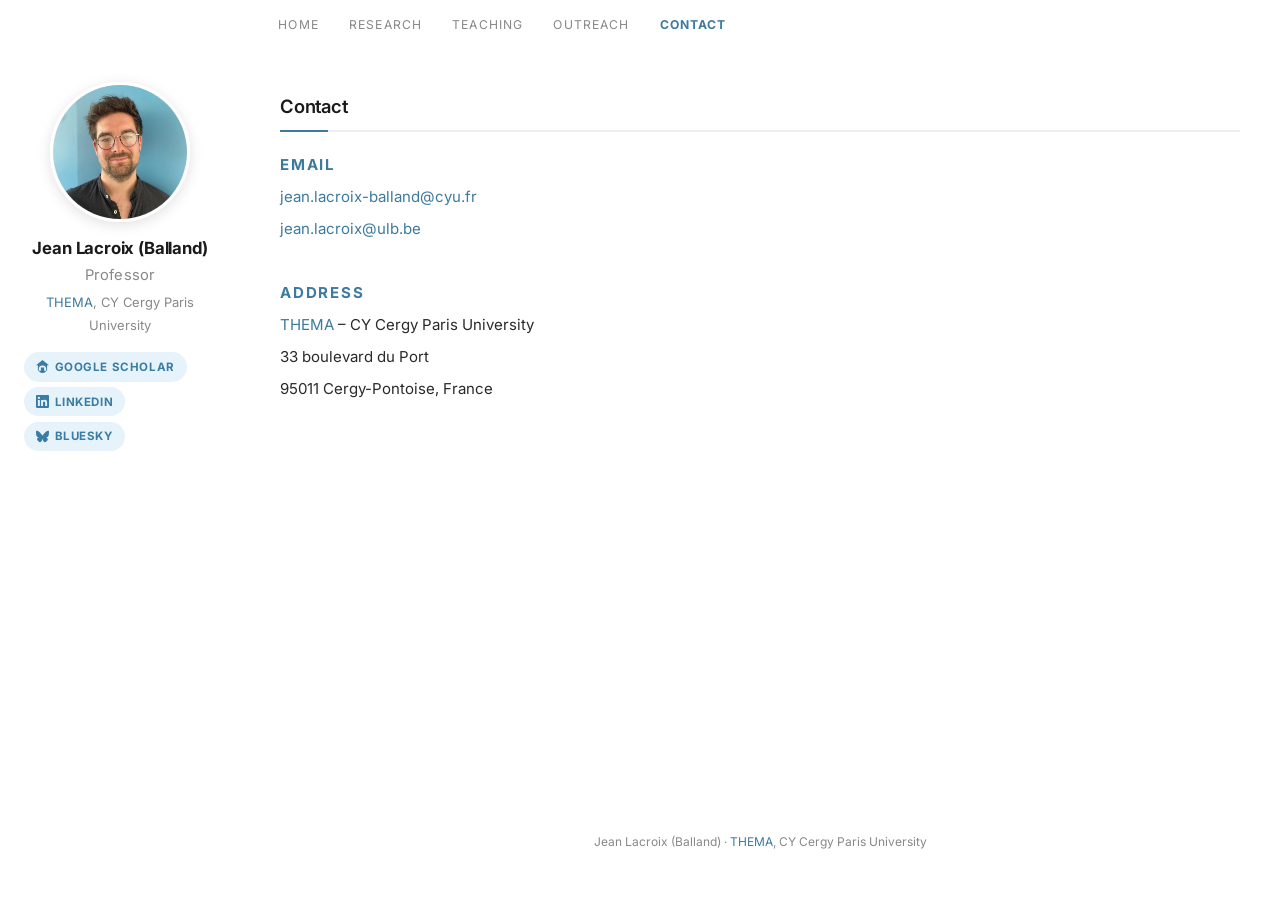
==== contact.html @ 4d99881b "Mobile nav, light-blue links, grey palette, UI polish - Mobile: nav links hidden on small screens, m" ====
<!DOCTYPE html>
<html lang="en">
<head>
  <meta charset="UTF-8">
  <meta name="viewport" content="width=device-width, initial-scale=1.0">
  <title>Contact – Jean Lacroix (Balland)</title>
  <link rel="stylesheet" href="css/style.css">
</head>
<body>

<nav>
  <button class="hamburger" id="hamburger" aria-label="Toggle sidebar"><span></span><span></span><span></span></button>
  <div class="nav-links">
    <a href="index.html">Home</a>
    <a href="research.html">Research</a>
    <a href="teaching.html">Teaching</a>
    <a href="outreach.html">Outreach</a>
    <a href="contact.html" class="active">Contact</a>
  </div>
</nav>
<div class="overlay" id="overlay"></div>

<aside class="sidebar" id="sidebar">
  <img src="short.jpg" alt="Jean Lacroix (Balland)" class="sidebar-photo">
  <h1 class="sidebar-name">Jean Lacroix (Balland)</h1>
  <p class="sidebar-title">Professor</p>
  <p class="sidebar-affil"><a href="https://thema-cergy.eu/about/" target="_blank">THEMA</a>, CY Cergy Paris University</p>
  <div class="social-links">
    <a href="https://scholar.google.be/citations?user=vADrmfYAAAAJ&hl=fr&inst=12836345755951684912&oi=sra" target="_blank">
      <svg viewBox="0 0 24 24" fill="currentColor" width="13" height="13"><path d="M12 24a7 7 0 1 1 0-14 7 7 0 0 1 0 14zm0-24L0 9.5h3.5V20H9v-6h6v6h5.5V9.5H24z"/></svg>Google Scholar
    </a>
    <a href="https://www.linkedin.com/in/jean-lacroix-35007991/" target="_blank">
      <svg viewBox="0 0 24 24" fill="currentColor" width="13" height="13"><path d="M20.447 20.452h-3.554v-5.569c0-1.328-.027-3.037-1.852-3.037-1.853 0-2.136 1.445-2.136 2.939v5.667H9.351V9h3.414v1.561h.046c.477-.9 1.637-1.85 3.37-1.85 3.601 0 4.267 2.37 4.267 5.455v6.286zM5.337 7.433a2.062 2.062 0 0 1-2.063-2.065 2.064 2.064 0 1 1 2.063 2.065zm1.782 13.019H3.555V9h3.564v11.452zM22.225 0H1.771C.792 0 0 .774 0 1.729v20.542C0 23.227.792 24 1.771 24h20.451C23.2 24 24 23.227 24 22.271V1.729C24 .774 23.2 0 22.222 0h.003z"/></svg>LinkedIn
    </a>
    <a href="https://bsky.app/profile/jeanlacroix.bsky.social" target="_blank">
      <svg viewBox="0 0 24 24" fill="currentColor" width="13" height="13"><path d="M12 10.8c-1.087-2.114-4.046-6.053-6.798-7.995C2.566.944 1.561 1.266.902 1.565.139 1.908 0 3.08 0 3.768c0 .69.378 5.65.624 6.479.815 2.736 3.713 3.66 6.383 3.364.136-.02.275-.039.415-.056-.138.022-.276.04-.415.056-3.912.58-7.387 2.005-2.83 7.078 5.013 5.19 6.87-1.113 7.823-4.308.953 3.195 2.05 9.271 7.733 4.308 4.267-4.308 1.172-6.498-2.74-7.078a8.741 8.741 0 0 1-.415-.056c.14.017.279.036.415.056 2.67.297 5.568-.628 6.383-3.364.246-.828.624-5.79.624-6.478 0-.69-.139-1.861-.902-2.204-.659-.299-1.664-.62-4.3 1.24C16.046 4.748 13.087 8.687 12 10.8z"/></svg>Bluesky
    </a>
  </div>
  <nav class="sidebar-mobile-nav">
    <a href="index.html">Home</a>
    <a href="research.html">Research</a>
    <a href="teaching.html">Teaching</a>
    <a href="outreach.html">Outreach</a>
    <a href="contact.html" class="active">Contact</a>
  </nav>
</aside>

<main class="main-content">
  <h2>Contact</h2>

  <div class="contact-block">
    <p class="contact-label">Email</p>
    <p><a href="mailto:jean.lacroix-balland@cyu.fr">jean.lacroix-balland@cyu.fr</a></p>
    <p><a href="mailto:jean.lacroix@ulb.be">jean.lacroix@ulb.be</a></p>
  </div>

  <div class="contact-block">
    <p class="contact-label">Address</p>
    <p><a href="https://thema-cergy.eu/about/" target="_blank">THEMA</a> – CY Cergy Paris University</p>
    <p>33 boulevard du Port</p>
    <p>95011 Cergy-Pontoise, France</p>
  </div>

  <footer>Jean Lacroix (Balland) · <a href="https://thema-cergy.eu/about/" target="_blank">THEMA</a>, CY Cergy Paris University</footer>
</main>

<script>
  const hamburger = document.getElementById('hamburger');
  const sidebar   = document.getElementById('sidebar');
  const overlay   = document.getElementById('overlay');
  function toggleMenu() {
    hamburger.classList.toggle('open');
    sidebar.classList.toggle('open');
    overlay.classList.toggle('open');
  }
  hamburger.addEventListener('click', toggleMenu);
  overlay.addEventListener('click', toggleMenu);
</script>
</body>
</html>
---- css/style.css ----
@import url('https://fonts.googleapis.com/css2?family=Inter:wght@300;400;500;600;700&display=swap');

:root {
  --primary:    #1a1a1a;
  --accent:     #aaaaaa;
  --accent-dk:  #3d7a9e;
  --accent-lt:  #efefef;
  --light-bg:   #f5f5f5;
  --border:     #e0e0e0;
  --text:       #2a2a2a;
  --muted:      #888888;
  --page-bg:    #ffffff;
  --sidebar-w:  240px;
  --nav-h:      50px;
}

* { box-sizing: border-box; margin: 0; padding: 0; }

body {
  font-family: 'Inter', 'Helvetica Neue', sans-serif;
  font-weight: 400;
  color: var(--text);
  line-height: 1.75;
  background: var(--page-bg);
}

/* ─── TOP NAV ────────────────────────────────────────────── */
nav {
  position: fixed;
  top: 0; left: 0; right: 0;
  height: var(--nav-h);
  z-index: 200;
  background: #fff;
  display: flex;
  align-items: center;
  padding: 0 2rem 0 calc(var(--sidebar-w) + 1.5rem);
}

.nav-links { display: flex; gap: 0.1rem; }

nav a {
  display: block;
  padding: 0.45rem 0.9rem;
  color: var(--muted);
  text-decoration: none;
  font-size: 0.76rem;
  font-weight: 400;
  letter-spacing: 0.09em;
  text-transform: uppercase;
  border-radius: 4px;
  transition: color 0.15s;
}

nav a:hover { color: var(--primary); }

nav a.active {
  color: var(--accent-dk);
  font-weight: 700;
}

/* ─── HAMBURGER (mobile only) ────────────────────────────── */
.hamburger {
  display: none;
  flex-direction: column;
  justify-content: center;
  gap: 5px;
  background: none;
  border: none;
  cursor: pointer;
  padding: 0.6rem;
  margin-right: 0.5rem;
  flex-shrink: 0;
  min-width: 44px;
  min-height: 44px;
  align-items: center;
}

.hamburger span {
  display: block;
  width: 20px;
  height: 2px;
  background: var(--primary);
  border-radius: 2px;
  transition: transform 0.25s, opacity 0.25s;
}

.hamburger.open span:nth-child(1) { transform: translateY(7px) rotate(45deg); }
.hamburger.open span:nth-child(2) { opacity: 0; }
.hamburger.open span:nth-child(3) { transform: translateY(-7px) rotate(-45deg); }

/* ─── SIDEBAR ────────────────────────────────────────────── */
.sidebar {
  width: var(--sidebar-w);
  position: fixed;
  top: var(--nav-h);
  left: 0;
  height: calc(100vh - var(--nav-h));
  overflow-y: auto;
  background: #fff;
  padding: 2rem 1.5rem;
  display: flex;
  flex-direction: column;
  z-index: 100;
}

.sidebar-photo {
  width: 140px;
  height: 140px;
  object-fit: cover;
  border-radius: 50%;
  border: 3px solid #fff;
  box-shadow: 0 3px 14px rgba(0,0,0,0.12);
  margin: 0 auto 1rem;
  display: block;
}

.sidebar-name {
  font-family: 'Inter', sans-serif;
  font-size: 1.05rem;
  font-weight: 700;
  color: var(--primary);
  text-align: center;
  line-height: 1.25;
  margin-bottom: 0.25rem;
  letter-spacing: -0.01em;
}

.sidebar-title {
  font-size: 0.92rem;
  color: var(--muted);
  font-weight: 400;
  text-align: center;
  margin-bottom: 0.15rem;
  letter-spacing: 0.01em;
}

.sidebar-affil {
  font-size: 0.81rem;
  color: var(--muted);
  text-align: center;
  margin-bottom: 1rem;
}

.sidebar-affil a { color: var(--accent-dk); text-decoration: none; }
.sidebar-affil a:hover { text-decoration: underline; }

/* ─── SOCIAL LINKS ───────────────────────────────────────── */
.social-links {
  display: flex;
  flex-direction: column;
  gap: 0.35rem;
  align-items: flex-start;
  margin-bottom: 1rem;
}

.social-links a {
  display: inline-flex;
  align-items: center;
  gap: 0.35rem;
  font-size: 0.72rem;
  font-weight: 700;
  letter-spacing: 0.05em;
  text-transform: uppercase;
  color: #3a7ca5;
  text-decoration: none;
  background: #e6f3fa;
  border-radius: 20px;
  padding: 0.28rem 0.75rem;
  transition: background 0.15s, color 0.15s;
}

.social-links a:hover {
  background: #cce4f4;
  color: #1f5f84;
}

/* ─── SIDEBAR MOBILE NAV (hidden on desktop) ─────────────── */
.sidebar-mobile-nav { display: none; }

/* ─── SIDEBAR CV ─────────────────────────────────────────── */
.sidebar-cv {
  font-size: 0.81rem;
  text-align: center;
  margin-top: 0.75rem;
  padding-top: 0.85rem;
  border-top: 1px solid var(--border);
}

.sidebar-cv a { color: var(--accent-dk); text-decoration: none; font-weight: 700; }
.sidebar-cv a:hover { text-decoration: underline; }

/* ─── OVERLAY (mobile) ───────────────────────────────────── */
.overlay {
  display: none;
  position: fixed;
  inset: 0;
  background: rgba(0,0,0,0.3);
  z-index: 90;
}

.overlay.open { display: block; }

/* ─── MAIN CONTENT ───────────────────────────────────────── */
.main-content {
  margin-left: var(--sidebar-w);
  padding: calc(var(--nav-h) + 2.5rem) 2.5rem 3rem;
  min-height: 100vh;
  display: flex;
  flex-direction: column;
  max-width: calc(860px + var(--sidebar-w));
}

/* ─── HEADINGS ───────────────────────────────────────────── */
h2 {
  font-family: 'Inter', sans-serif;
  font-size: 1.15rem;
  font-weight: 600;
  letter-spacing: -0.01em;
  color: var(--primary);
  margin-top: 2.5rem;
  margin-bottom: 1.25rem;
  padding-bottom: 0.5rem;
  border-bottom: 2px solid var(--accent-lt);
  position: relative;
}

h2::after {
  content: '';
  position: absolute;
  bottom: -2px;
  left: 0;
  width: 3rem;
  height: 2px;
  background: var(--accent-dk);
}

h2:first-child { margin-top: 0; }

h3 {
  font-size: 0.97rem;
  font-weight: 700;
  color: var(--primary);
  margin-bottom: 0.2rem;
}

/* ─── SUBNAV ─────────────────────────────────────────────── */
.subnav {
  display: flex;
  gap: 0.5rem;
  margin-bottom: 0.5rem;
  padding-bottom: 1.25rem;
  border-bottom: 1px solid var(--border);
}

.subnav a {
  font-size: 0.76rem;
  font-weight: 700;
  letter-spacing: 0.07em;
  text-transform: uppercase;
  text-decoration: none;
  padding: 0.3rem 0.9rem;
  border-radius: 20px;
  border: 1px solid var(--border);
  color: var(--muted);
  transition: background 0.15s, color 0.15s, border-color 0.15s;
}

.subnav a:hover { color: var(--primary); border-color: var(--accent); }

.subnav-active {
  background: var(--accent-dk) !important;
  color: #fff !important;
  border-color: var(--accent-dk) !important;
}

/* ─── PAPERS ─────────────────────────────────────────────── */
.paper {
  margin-bottom: 0.75rem;
  padding: 1rem 1rem 1rem 1.2rem;
  border-left: 3px solid var(--accent-lt);
  border-radius: 0 5px 5px 0;
  background: #fff;
  box-shadow: 0 1px 3px rgba(0,0,0,0.04);
  transition: background 0.18s, border-color 0.18s, box-shadow 0.18s;
}

.paper:hover {
  background: var(--accent-lt);
  border-left-color: var(--accent-dk);
  box-shadow: 0 3px 10px rgba(0,0,0,0.07);
}

.paper-title {
  font-size: 0.97rem;
  font-weight: 700;
  color: var(--primary);
  line-height: 1.4;
  margin-bottom: 0.2rem;
}

.paper-meta {
  font-size: 0.85rem;
  color: var(--muted);
  margin-bottom: 0.5rem;
  line-height: 1.5;
}

.paper-meta .journal { font-style: italic; }

.abstract-toggle {
  background: none;
  border: 1px solid var(--border);
  border-radius: 20px;
  color: var(--muted);
  font-size: 0.74rem;
  font-family: 'Inter', sans-serif;
  letter-spacing: 0.06em;
  text-transform: uppercase;
  cursor: pointer;
  padding: 0.3rem 0.9rem;
  min-height: 36px;
  transition: border-color 0.15s, color 0.15s, background 0.15s;
}

.abstract-toggle:hover {
  background: var(--accent-lt);
  border-color: var(--accent-dk);
  color: var(--accent-dk);
}

.abstract-text {
  display: none;
  margin-top: 0.65rem;
  font-size: 0.88rem;
  color: #444;
  line-height: 1.75;
  text-align: justify;
  background: var(--light-bg);
  border-left: 3px solid var(--accent);
  padding: 0.8rem 1.1rem;
  border-radius: 0 4px 4px 0;
}

.paper-links {
  margin-top: 0.65rem;
  display: flex;
  flex-wrap: wrap;
  gap: 0.45rem;
}

.paper-links a {
  font-size: 0.73rem;
  font-weight: 700;
  letter-spacing: 0.07em;
  text-transform: uppercase;
  color: var(--accent-dk);
  text-decoration: none;
  border: 1px solid var(--accent);
  border-radius: 20px;
  padding: 0.25rem 0.75rem;
  min-height: 36px;
  display: inline-flex;
  align-items: center;
  transition: background 0.15s, color 0.15s, border-color 0.15s;
}

.paper-links a:hover {
  background: var(--accent-dk);
  color: #fff;
  border-color: var(--accent-dk);
}

/* ─── MEDIA LIST ─────────────────────────────────────────── */
.media-list { list-style: none; padding: 0; }

.media-list li {
  padding: 0.65rem 0.75rem;
  margin-bottom: 0.4rem;
  border-left: 3px solid var(--accent-lt);
  border-radius: 0 4px 4px 0;
  background: #fff;
  font-size: 0.91rem;
  line-height: 1.6;
  box-shadow: 0 1px 3px rgba(0,0,0,0.04);
  transition: border-color 0.15s, background 0.15s;
}

.media-list li:hover {
  border-left-color: var(--accent-dk);
  background: var(--accent-lt);
}

.media-list a { color: var(--accent-dk); text-decoration: none; }
.media-list a:hover { text-decoration: underline; }

.section-label {
  font-size: 0.72rem;
  font-weight: 700;
  letter-spacing: 0.12em;
  text-transform: uppercase;
  color: var(--accent-dk);
  margin-top: 1.75rem;
  margin-bottom: 0.6rem;
}

.section-label:first-of-type { margin-top: 0; }

/* ─── TEACHING ───────────────────────────────────────────── */
.institution { margin-bottom: 2.25rem; overflow-x: auto; }

.institution h3 {
  font-family: 'Inter', sans-serif;
  font-size: 0.95rem;
  font-weight: 600;
  color: var(--primary);
  margin-bottom: 0.75rem;
  padding-bottom: 0.35rem;
  border-bottom: 1px solid var(--border);
}

.course-table { width: 100%; border-collapse: collapse; font-size: 0.87rem; min-width: 480px; }

.course-table th {
  background: var(--accent-dk);
  color: rgba(255,255,255,0.92);
  padding: 0.5rem 0.85rem;
  text-align: left;
  font-size: 0.73rem;
  font-weight: 700;
  letter-spacing: 0.08em;
  text-transform: uppercase;
}

.course-table td {
  padding: 0.5rem 0.85rem;
  border-bottom: 1px solid var(--border);
  color: var(--text);
}

.course-table tr:last-child td { border-bottom: none; }
.course-table tr:nth-child(even) td { background: var(--light-bg); }

/* ─── CONTACT ────────────────────────────────────────────── */
.contact-block { margin-bottom: 2rem; }
.contact-block p { margin-bottom: 0.35rem; font-size: 0.94rem; }
.contact-block a { color: var(--accent-dk); text-decoration: none; }
.contact-block a:hover { text-decoration: underline; }

.contact-label {
  font-size: 0.72rem;
  font-weight: 700;
  letter-spacing: 0.12em;
  text-transform: uppercase;
  color: var(--accent-dk);
  margin-bottom: 0.6rem;
}

/* ─── FOOTER ─────────────────────────────────────────────── */
footer {
  color: var(--muted);
  font-size: 0.75rem;
  margin-top: auto;
  padding-top: 2.5rem;
  text-align: center;
}

footer a { color: var(--accent-dk); text-decoration: none; }
footer a:hover { text-decoration: underline; }

/* ─── RESPONSIVE ─────────────────────────────────────────── */
@media (max-width: 768px) {
  nav {
    padding: 0 1rem;
  }

  /* hide desktop nav links — navigation moves into sidebar */
  .nav-links { display: none; }

  .hamburger { display: flex; }

  .sidebar {
    transform: translateX(-100%);
    transition: transform 0.3s ease;
    z-index: 150;
  }

  .sidebar.open { transform: translateX(0); }

  /* mobile nav links inside sidebar */
  .sidebar-mobile-nav {
    display: flex;
    flex-direction: column;
    margin-top: 1.25rem;
    padding-top: 1.25rem;
    border-top: 1px solid var(--border);
    gap: 0.1rem;
  }

  .sidebar-mobile-nav a {
    font-size: 0.82rem;
    font-weight: 500;
    letter-spacing: 0.06em;
    text-transform: uppercase;
    color: var(--muted);
    text-decoration: none;
    padding: 0.55rem 0.25rem;
    border-radius: 4px;
    transition: color 0.15s;
    min-height: 44px;
    display: flex;
    align-items: center;
  }

  .sidebar-mobile-nav a:hover,
  .sidebar-mobile-nav a.active { color: var(--primary); font-weight: 700; }

  .main-content {
    margin-left: 0;
    padding: calc(var(--nav-h) + 1.5rem) 1.25rem 3rem;
  }
}
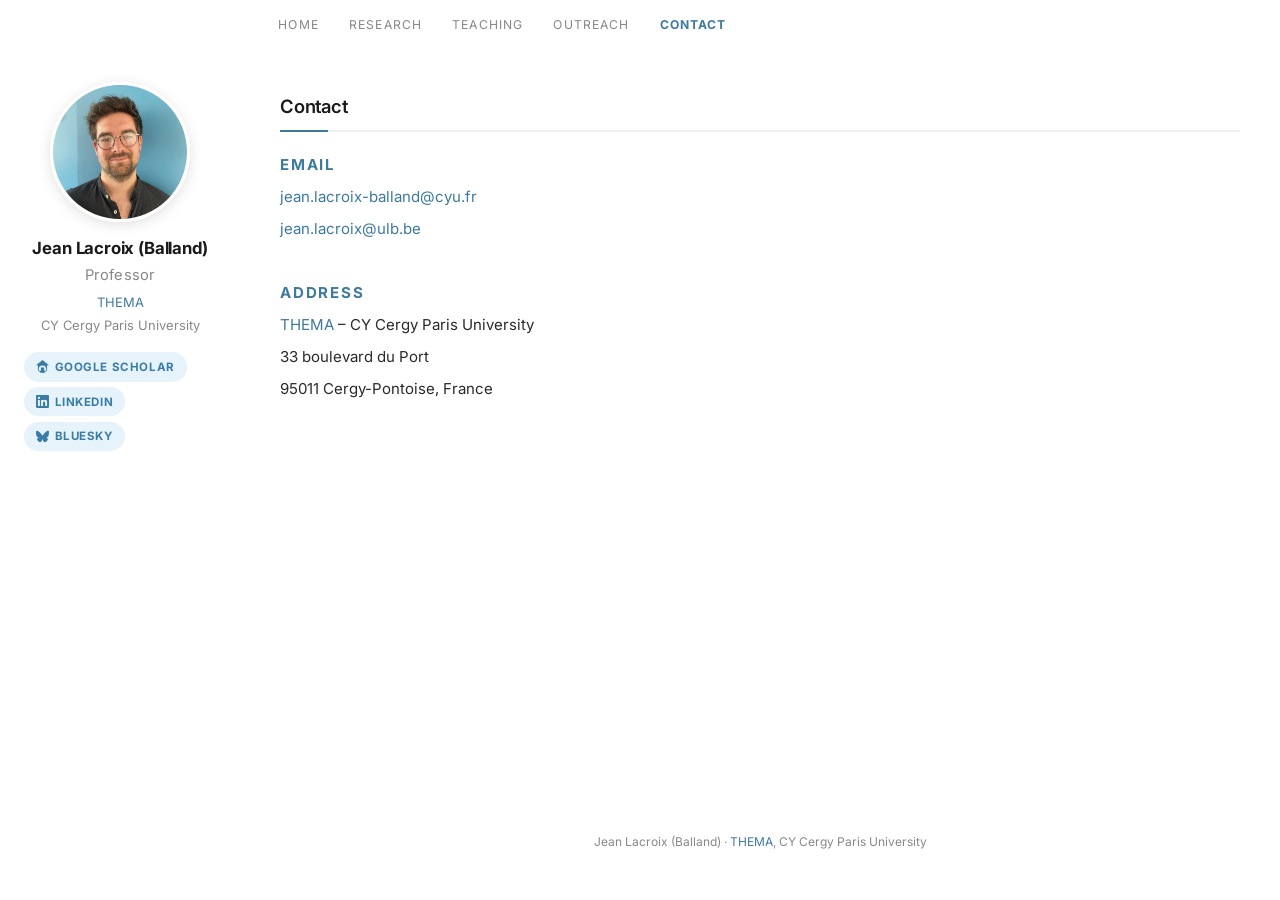
==== commit 4b8ae7d8: "Sidebar affiliation: remove comma, put CY Cergy on second line Co-Authored-By: Claude Sonnet 4.6 <no" ====
--- a/contact.html
+++ b/contact.html
@@ -24,7 +24,7 @@
   <img src="short.jpg" alt="Jean Lacroix (Balland)" class="sidebar-photo">
   <h1 class="sidebar-name">Jean Lacroix (Balland)</h1>
   <p class="sidebar-title">Professor</p>
-  <p class="sidebar-affil"><a href="https://thema-cergy.eu/about/" target="_blank">THEMA</a>, CY Cergy Paris University</p>
+  <p class="sidebar-affil"><a href="https://thema-cergy.eu/about/" target="_blank">THEMA</a><br>CY Cergy Paris University</p>
   <div class="social-links">
     <a href="https://scholar.google.be/citations?user=vADrmfYAAAAJ&hl=fr&inst=12836345755951684912&oi=sra" target="_blank">
       <svg viewBox="0 0 24 24" fill="currentColor" width="13" height="13"><path d="M12 24a7 7 0 1 1 0-14 7 7 0 0 1 0 14zm0-24L0 9.5h3.5V20H9v-6h6v6h5.5V9.5H24z"/></svg>Google Scholar
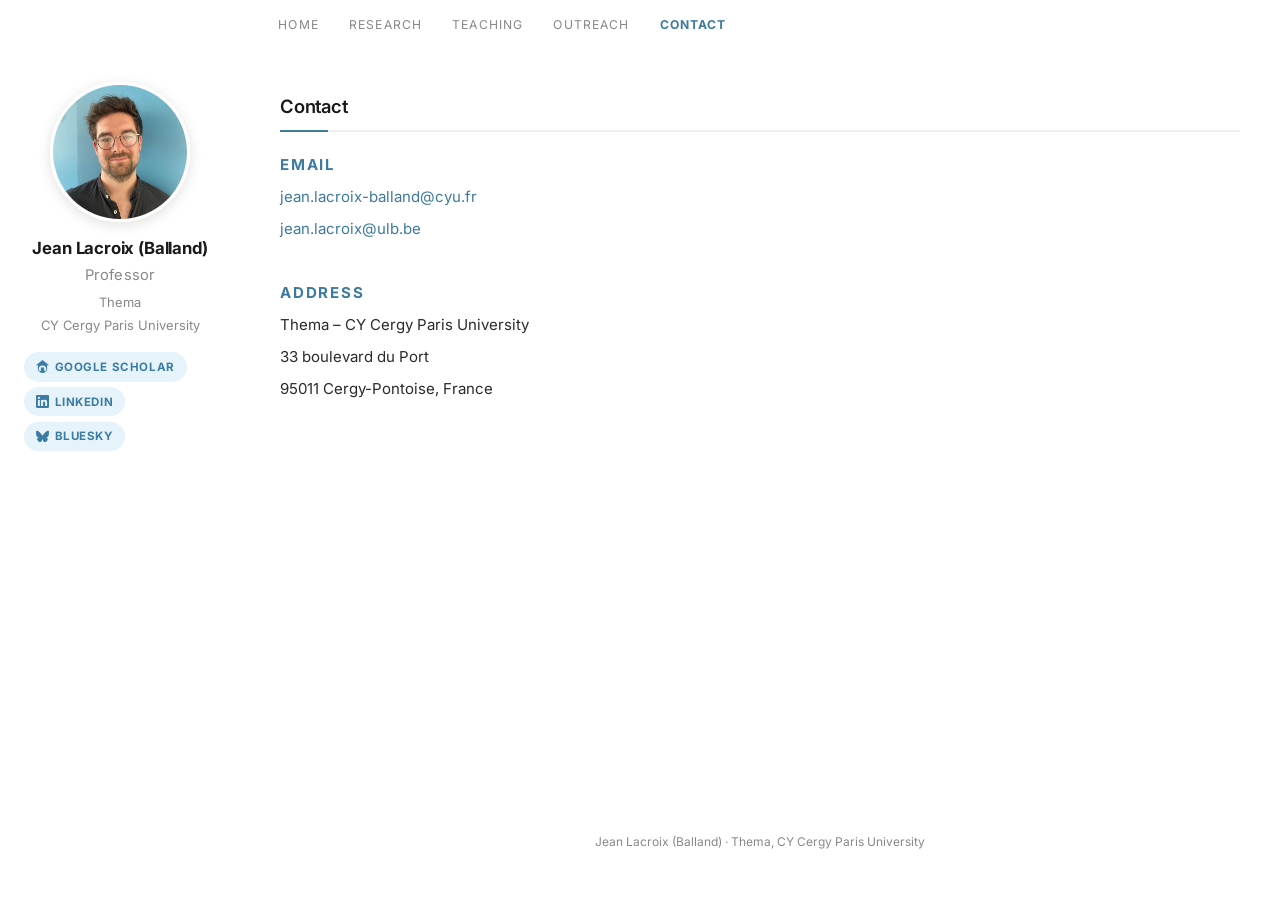
==== commit 2d349140: "Rename THEMA to Thema, remove link except in bio Co-Authored-By: Claude Sonnet 4.6 <noreply@anthropi" ====
--- a/contact.html
+++ b/contact.html
@@ -24,7 +24,7 @@
   <img src="short.jpg" alt="Jean Lacroix (Balland)" class="sidebar-photo">
   <h1 class="sidebar-name">Jean Lacroix (Balland)</h1>
   <p class="sidebar-title">Professor</p>
-  <p class="sidebar-affil"><a href="https://thema-cergy.eu/about/" target="_blank">THEMA</a><br>CY Cergy Paris University</p>
+  <p class="sidebar-affil">Thema<br>CY Cergy Paris University</p>
   <div class="social-links">
     <a href="https://scholar.google.be/citations?user=vADrmfYAAAAJ&hl=fr&inst=12836345755951684912&oi=sra" target="_blank">
       <svg viewBox="0 0 24 24" fill="currentColor" width="13" height="13"><path d="M12 24a7 7 0 1 1 0-14 7 7 0 0 1 0 14zm0-24L0 9.5h3.5V20H9v-6h6v6h5.5V9.5H24z"/></svg>Google Scholar
@@ -56,12 +56,12 @@
 
   <div class="contact-block">
     <p class="contact-label">Address</p>
-    <p><a href="https://thema-cergy.eu/about/" target="_blank">THEMA</a> – CY Cergy Paris University</p>
+    <p>Thema – CY Cergy Paris University</p>
     <p>33 boulevard du Port</p>
     <p>95011 Cergy-Pontoise, France</p>
   </div>
 
-  <footer>Jean Lacroix (Balland) · <a href="https://thema-cergy.eu/about/" target="_blank">THEMA</a>, CY Cergy Paris University</footer>
+  <footer>Jean Lacroix (Balland) · Thema, CY Cergy Paris University</footer>
 </main>
 
 <script>
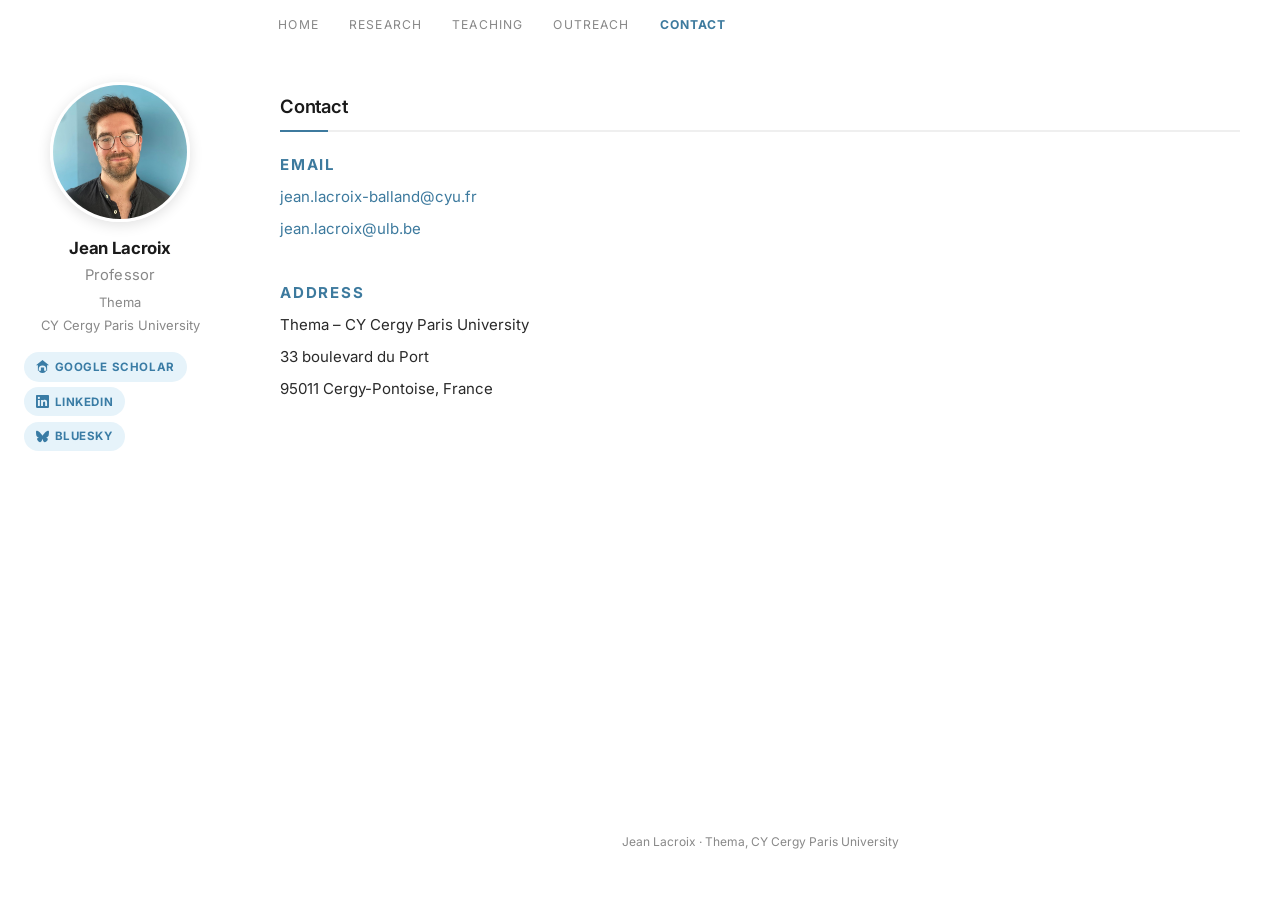
==== commit c0cd5f0f: "Remove (Balland) from all pages Co-Authored-By: Claude Sonnet 4.6 <noreply@anthropic.com>" ====
--- a/contact.html
+++ b/contact.html
@@ -3,7 +3,7 @@
 <head>
   <meta charset="UTF-8">
   <meta name="viewport" content="width=device-width, initial-scale=1.0">
-  <title>Contact – Jean Lacroix (Balland)</title>
+  <title>Contact – Jean Lacroix</title>
   <link rel="stylesheet" href="css/style.css">
 </head>
 <body>
@@ -21,8 +21,8 @@
 <div class="overlay" id="overlay"></div>
 
 <aside class="sidebar" id="sidebar">
-  <img src="short.jpg" alt="Jean Lacroix (Balland)" class="sidebar-photo">
-  <h1 class="sidebar-name">Jean Lacroix (Balland)</h1>
+  <img src="short.jpg" alt="Jean Lacroix" class="sidebar-photo">
+  <h1 class="sidebar-name">Jean Lacroix</h1>
   <p class="sidebar-title">Professor</p>
   <p class="sidebar-affil">Thema<br>CY Cergy Paris University</p>
   <div class="social-links">
@@ -61,7 +61,7 @@
     <p>95011 Cergy-Pontoise, France</p>
   </div>
 
-  <footer>Jean Lacroix (Balland) · Thema, CY Cergy Paris University</footer>
+  <footer>Jean Lacroix · Thema, CY Cergy Paris University</footer>
 </main>
 
 <script>
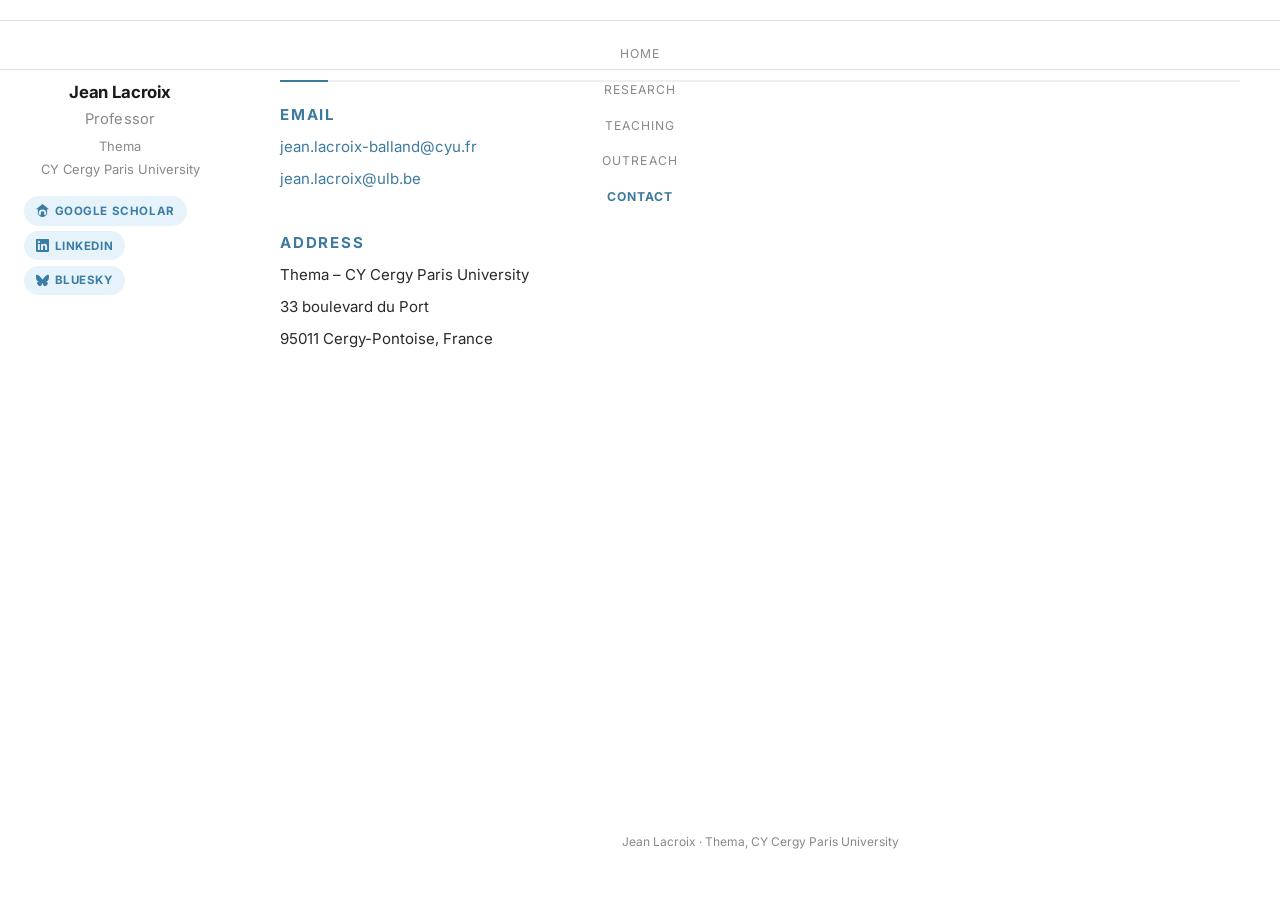
==== commit 6e46d6c2: "Redesign nav: sidebar replaces top nav, remove photo, mobile sidebar drawer - Remove photo from side" ====
--- a/contact.html
+++ b/contact.html
@@ -10,7 +10,7 @@
 
 <nav>
   <button class="hamburger" id="hamburger" aria-label="Toggle sidebar"><span></span><span></span><span></span></button>
-  <div class="nav-links">
+  <div class="nav-links" id="nav-links">
     <a href="index.html">Home</a>
     <a href="research.html">Research</a>
     <a href="teaching.html">Teaching</a>
@@ -21,7 +21,6 @@
 <div class="overlay" id="overlay"></div>
 
 <aside class="sidebar" id="sidebar">
-  <img src="short.jpg" alt="Jean Lacroix" class="sidebar-photo">
   <h1 class="sidebar-name">Jean Lacroix</h1>
   <p class="sidebar-title">Professor</p>
   <p class="sidebar-affil">Thema<br>CY Cergy Paris University</p>
--- a/css/style.css
+++ b/css/style.css
@@ -24,16 +24,17 @@
   background: var(--page-bg);
 }
 
-/* ─── TOP NAV ────────────────────────────────────────────── */
+/* ─── TOP NAV (mobile only; sidebar handles nav on desktop) ─ */
 nav {
   position: fixed;
   top: 0; left: 0; right: 0;
   height: var(--nav-h);
   z-index: 200;
   background: #fff;
-  display: flex;
+  display: none;
   align-items: center;
-  padding: 0 2rem 0 calc(var(--sidebar-w) + 1.5rem);
+  padding: 0 1rem;
+  border-bottom: 1px solid var(--border);
 }
 
 .nav-links { display: flex; gap: 0.1rem; }
@@ -174,8 +175,31 @@
   color: #1f5f84;
 }
 
-/* ─── SIDEBAR MOBILE NAV (hidden on desktop) ─────────────── */
-.sidebar-mobile-nav { display: none; }
+/* ─── SIDEBAR NAV LINKS ──────────────────────────────────── */
+.sidebar-mobile-nav {
+  display: flex;
+  flex-direction: column;
+  gap: 0.1rem;
+  margin-top: 1.25rem;
+  padding-top: 1rem;
+  border-top: 1px solid var(--border);
+}
+
+.sidebar-mobile-nav a {
+  display: block;
+  padding: 0.4rem 0.5rem;
+  color: var(--muted);
+  text-decoration: none;
+  font-size: 0.76rem;
+  font-weight: 400;
+  letter-spacing: 0.09em;
+  text-transform: uppercase;
+  border-radius: 4px;
+  transition: color 0.15s;
+}
+
+.sidebar-mobile-nav a:hover { color: var(--primary); }
+.sidebar-mobile-nav a.active { color: var(--accent-dk); font-weight: 700; }
 
 /* ─── SIDEBAR CV ─────────────────────────────────────────── */
 .sidebar-cv {
@@ -203,7 +227,7 @@
 /* ─── MAIN CONTENT ───────────────────────────────────────── */
 .main-content {
   margin-left: var(--sidebar-w);
-  padding: calc(var(--nav-h) + 2.5rem) 2.5rem 3rem;
+  padding: 2.5rem 2.5rem 3rem;
   min-height: 100vh;
   display: flex;
   flex-direction: column;
@@ -469,50 +493,24 @@
 
 /* ─── RESPONSIVE ─────────────────────────────────────────── */
 @media (max-width: 768px) {
-  nav {
-    padding: 0 1rem;
+  /* Show the nav bar (hamburger only) on mobile */
+  nav { display: flex; }
+  .hamburger { display: flex; }
+  .nav-links { display: none; }
+
+  /* Sidebar becomes a slide-in drawer on mobile */
+  .sidebar {
+    display: none;
+    z-index: 300;
+    box-shadow: 4px 0 20px rgba(0,0,0,0.15);
   }
-
-  /* hide desktop nav links — navigation moves into sidebar */
-  .nav-links { display: none; }
-
-  .hamburger { display: flex; }
-
-  .sidebar {
-    transform: translateX(-100%);
-    transition: transform 0.3s ease;
-    z-index: 150;
+  .sidebar.open { display: flex; }
+
+  /* Overlay: sits above content, below sidebar; starts below the nav bar */
+  .overlay {
+    z-index: 250;
+    top: var(--nav-h);
   }
-
-  .sidebar.open { transform: translateX(0); }
-
-  /* mobile nav links inside sidebar */
-  .sidebar-mobile-nav {
-    display: flex;
-    flex-direction: column;
-    margin-top: 1.25rem;
-    padding-top: 1.25rem;
-    border-top: 1px solid var(--border);
-    gap: 0.1rem;
-  }
-
-  .sidebar-mobile-nav a {
-    font-size: 0.82rem;
-    font-weight: 500;
-    letter-spacing: 0.06em;
-    text-transform: uppercase;
-    color: var(--muted);
-    text-decoration: none;
-    padding: 0.55rem 0.25rem;
-    border-radius: 4px;
-    transition: color 0.15s;
-    min-height: 44px;
-    display: flex;
-    align-items: center;
-  }
-
-  .sidebar-mobile-nav a:hover,
-  .sidebar-mobile-nav a.active { color: var(--primary); font-weight: 700; }
 
   .main-content {
     margin-left: 0;
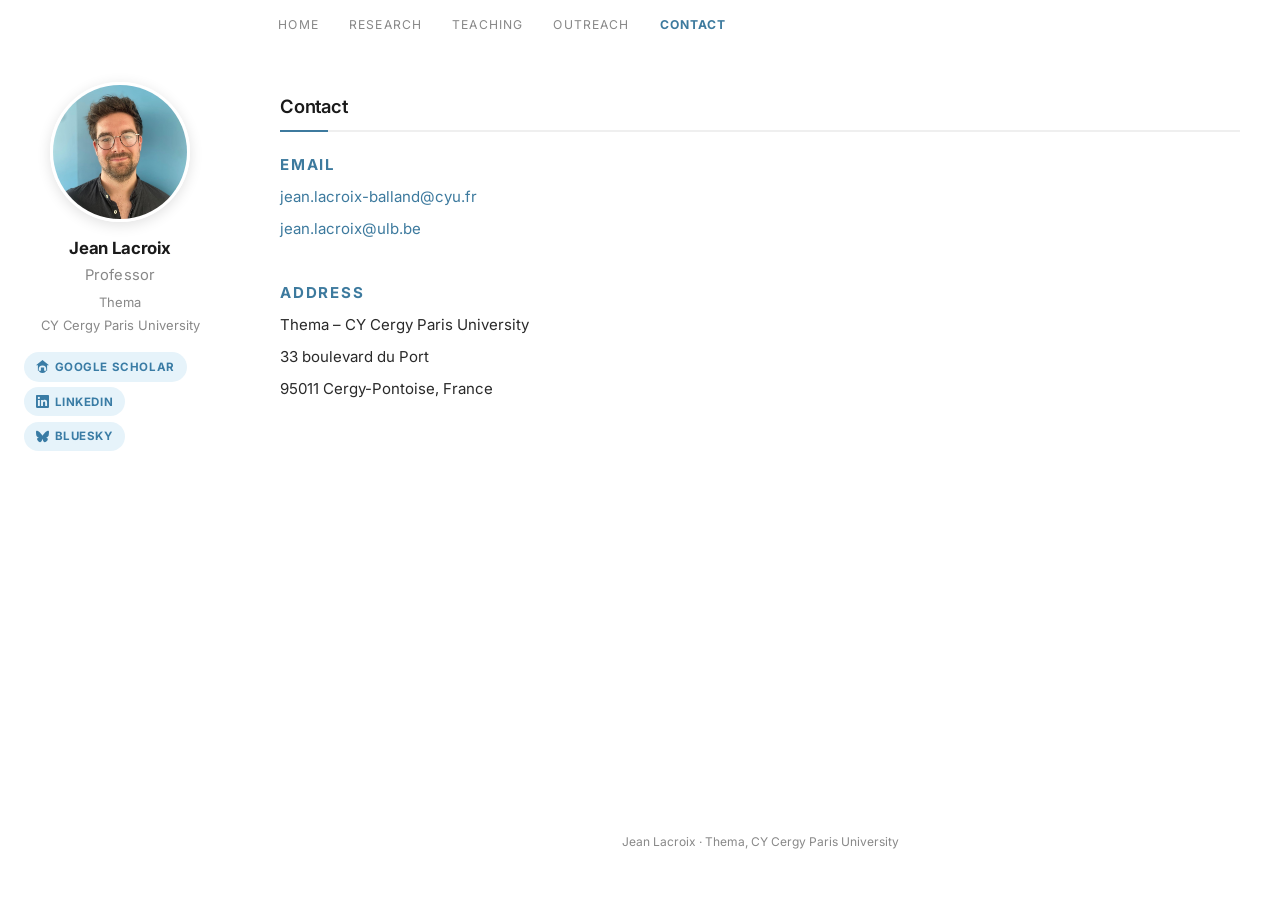
==== commit 4176648e: "Restore desktop layout; mobile: sidebar drawer via hamburger Desktop is back to original (photo, top" ====
--- a/contact.html
+++ b/contact.html
@@ -21,6 +21,7 @@
 <div class="overlay" id="overlay"></div>
 
 <aside class="sidebar" id="sidebar">
+  <img src="short.jpg" alt="Jean Lacroix" class="sidebar-photo">
   <h1 class="sidebar-name">Jean Lacroix</h1>
   <p class="sidebar-title">Professor</p>
   <p class="sidebar-affil">Thema<br>CY Cergy Paris University</p>
--- a/css/style.css
+++ b/css/style.css
@@ -24,17 +24,16 @@
   background: var(--page-bg);
 }
 
-/* ─── TOP NAV (mobile only; sidebar handles nav on desktop) ─ */
+/* ─── TOP NAV ────────────────────────────────────────────── */
 nav {
   position: fixed;
   top: 0; left: 0; right: 0;
   height: var(--nav-h);
   z-index: 200;
   background: #fff;
-  display: none;
+  display: flex;
   align-items: center;
-  padding: 0 1rem;
-  border-bottom: 1px solid var(--border);
+  padding: 0 2rem 0 calc(var(--sidebar-w) + 1.5rem);
 }
 
 .nav-links { display: flex; gap: 0.1rem; }
@@ -175,31 +174,8 @@
   color: #1f5f84;
 }
 
-/* ─── SIDEBAR NAV LINKS ──────────────────────────────────── */
-.sidebar-mobile-nav {
-  display: flex;
-  flex-direction: column;
-  gap: 0.1rem;
-  margin-top: 1.25rem;
-  padding-top: 1rem;
-  border-top: 1px solid var(--border);
-}
-
-.sidebar-mobile-nav a {
-  display: block;
-  padding: 0.4rem 0.5rem;
-  color: var(--muted);
-  text-decoration: none;
-  font-size: 0.76rem;
-  font-weight: 400;
-  letter-spacing: 0.09em;
-  text-transform: uppercase;
-  border-radius: 4px;
-  transition: color 0.15s;
-}
-
-.sidebar-mobile-nav a:hover { color: var(--primary); }
-.sidebar-mobile-nav a.active { color: var(--accent-dk); font-weight: 700; }
+/* ─── SIDEBAR MOBILE NAV (hidden on desktop) ─────────────── */
+.sidebar-mobile-nav { display: none; }
 
 /* ─── SIDEBAR CV ─────────────────────────────────────────── */
 .sidebar-cv {
@@ -227,7 +203,7 @@
 /* ─── MAIN CONTENT ───────────────────────────────────────── */
 .main-content {
   margin-left: var(--sidebar-w);
-  padding: 2.5rem 2.5rem 3rem;
+  padding: calc(var(--nav-h) + 2.5rem) 2.5rem 3rem;
   min-height: 100vh;
   display: flex;
   flex-direction: column;
@@ -506,6 +482,12 @@
   }
   .sidebar.open { display: flex; }
 
+  /* Show nav links inside sidebar drawer */
+  .sidebar-mobile-nav { display: flex; flex-direction: column; gap: 0.1rem; margin-top: 1.25rem; padding-top: 1rem; border-top: 1px solid var(--border); }
+  .sidebar-mobile-nav a { display: block; padding: 0.4rem 0.5rem; color: var(--muted); text-decoration: none; font-size: 0.76rem; font-weight: 400; letter-spacing: 0.09em; text-transform: uppercase; border-radius: 4px; transition: color 0.15s; }
+  .sidebar-mobile-nav a:hover { color: var(--primary); }
+  .sidebar-mobile-nav a.active { color: var(--accent-dk); font-weight: 700; }
+
   /* Overlay: sits above content, below sidebar; starts below the nav bar */
   .overlay {
     z-index: 250;
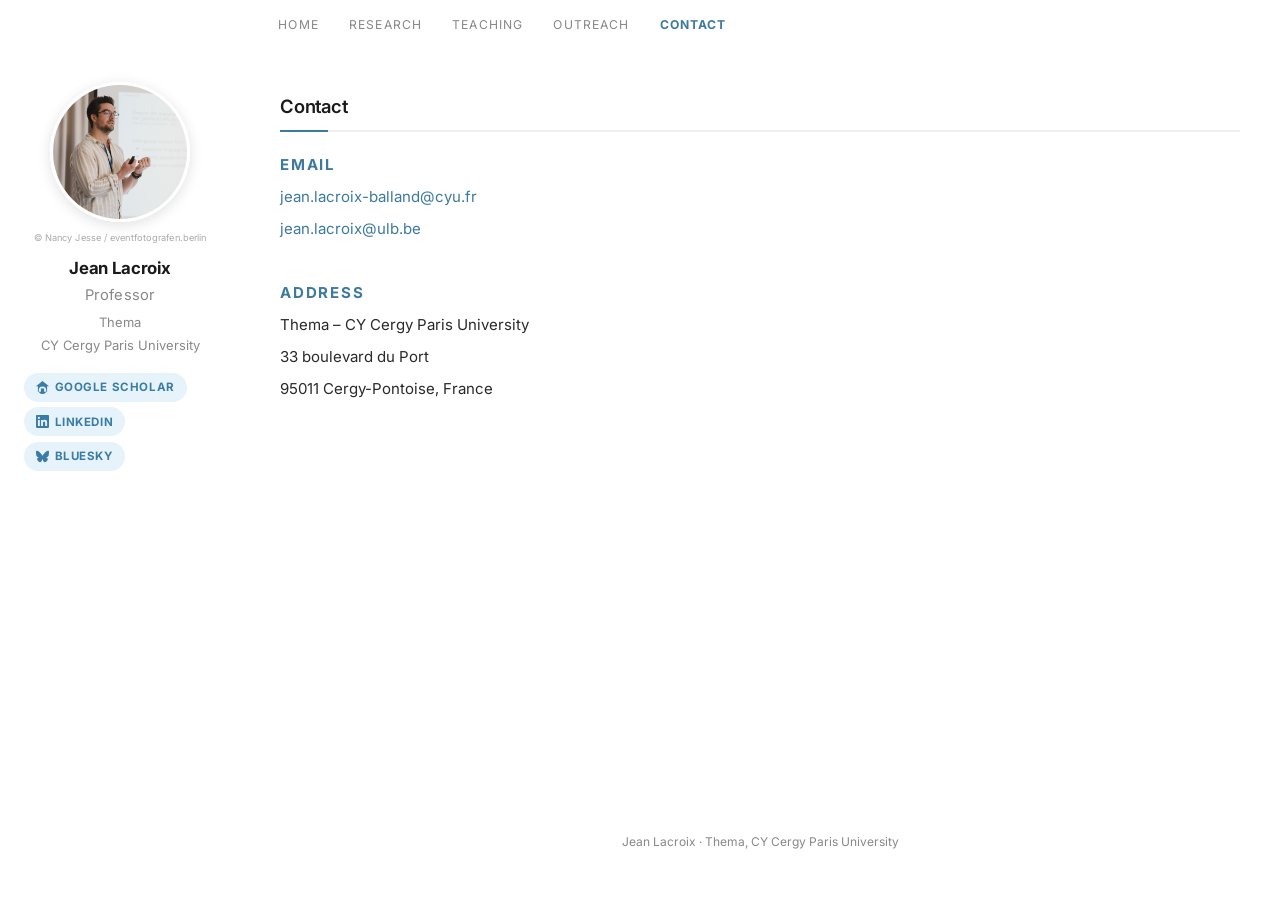
==== commit 4ecd0c7e: "Replace profile photo; add photographer credit New photo: conference presentation shot (Nancy Jesse/" ====
--- a/contact.html
+++ b/contact.html
@@ -22,6 +22,7 @@
 
 <aside class="sidebar" id="sidebar">
   <img src="short.jpg" alt="Jean Lacroix" class="sidebar-photo">
+  <p class="photo-credit">© Nancy Jesse / eventfotografen.berlin</p>
   <h1 class="sidebar-name">Jean Lacroix</h1>
   <p class="sidebar-title">Professor</p>
   <p class="sidebar-affil">Thema<br>CY Cergy Paris University</p>
--- a/css/style.css
+++ b/css/style.css
@@ -144,6 +144,15 @@
 .sidebar-affil a { color: var(--accent-dk); text-decoration: none; }
 .sidebar-affil a:hover { text-decoration: underline; }
 
+.photo-credit {
+  font-size: 0.58rem;
+  color: var(--accent);
+  text-align: center;
+  margin-top: -0.5rem;
+  margin-bottom: 0.75rem;
+  letter-spacing: 0.01em;
+}
+
 /* ─── SOCIAL LINKS ───────────────────────────────────────── */
 .social-links {
   display: flex;
@@ -194,7 +203,7 @@
   display: none;
   position: fixed;
   inset: 0;
-  background: rgba(0,0,0,0.3);
+  background: rgba(0,0,0,0.60);
   z-index: 90;
 }
 
@@ -474,25 +483,25 @@
   .hamburger { display: flex; }
   .nav-links { display: none; }
 
-  /* Sidebar becomes a slide-in drawer on mobile */
+  /* Sidebar becomes a full-screen white panel on mobile */
   .sidebar {
     display: none;
+    background: #ffffff;
     z-index: 300;
-    box-shadow: 4px 0 20px rgba(0,0,0,0.15);
+    width: 100vw;
+    border-right: none;
+    box-shadow: none;
   }
   .sidebar.open { display: flex; }
 
-  /* Show nav links inside sidebar drawer */
+  /* Show nav links inside sidebar panel */
   .sidebar-mobile-nav { display: flex; flex-direction: column; gap: 0.1rem; margin-top: 1.25rem; padding-top: 1rem; border-top: 1px solid var(--border); }
   .sidebar-mobile-nav a { display: block; padding: 0.4rem 0.5rem; color: var(--muted); text-decoration: none; font-size: 0.76rem; font-weight: 400; letter-spacing: 0.09em; text-transform: uppercase; border-radius: 4px; transition: color 0.15s; }
   .sidebar-mobile-nav a:hover { color: var(--primary); }
   .sidebar-mobile-nav a.active { color: var(--accent-dk); font-weight: 700; }
 
-  /* Overlay: sits above content, below sidebar; starts below the nav bar */
-  .overlay {
-    z-index: 250;
-    top: var(--nav-h);
-  }
+  /* Overlay not needed (sidebar covers full screen) */
+  .overlay { display: none !important; }
 
   .main-content {
     margin-left: 0;
